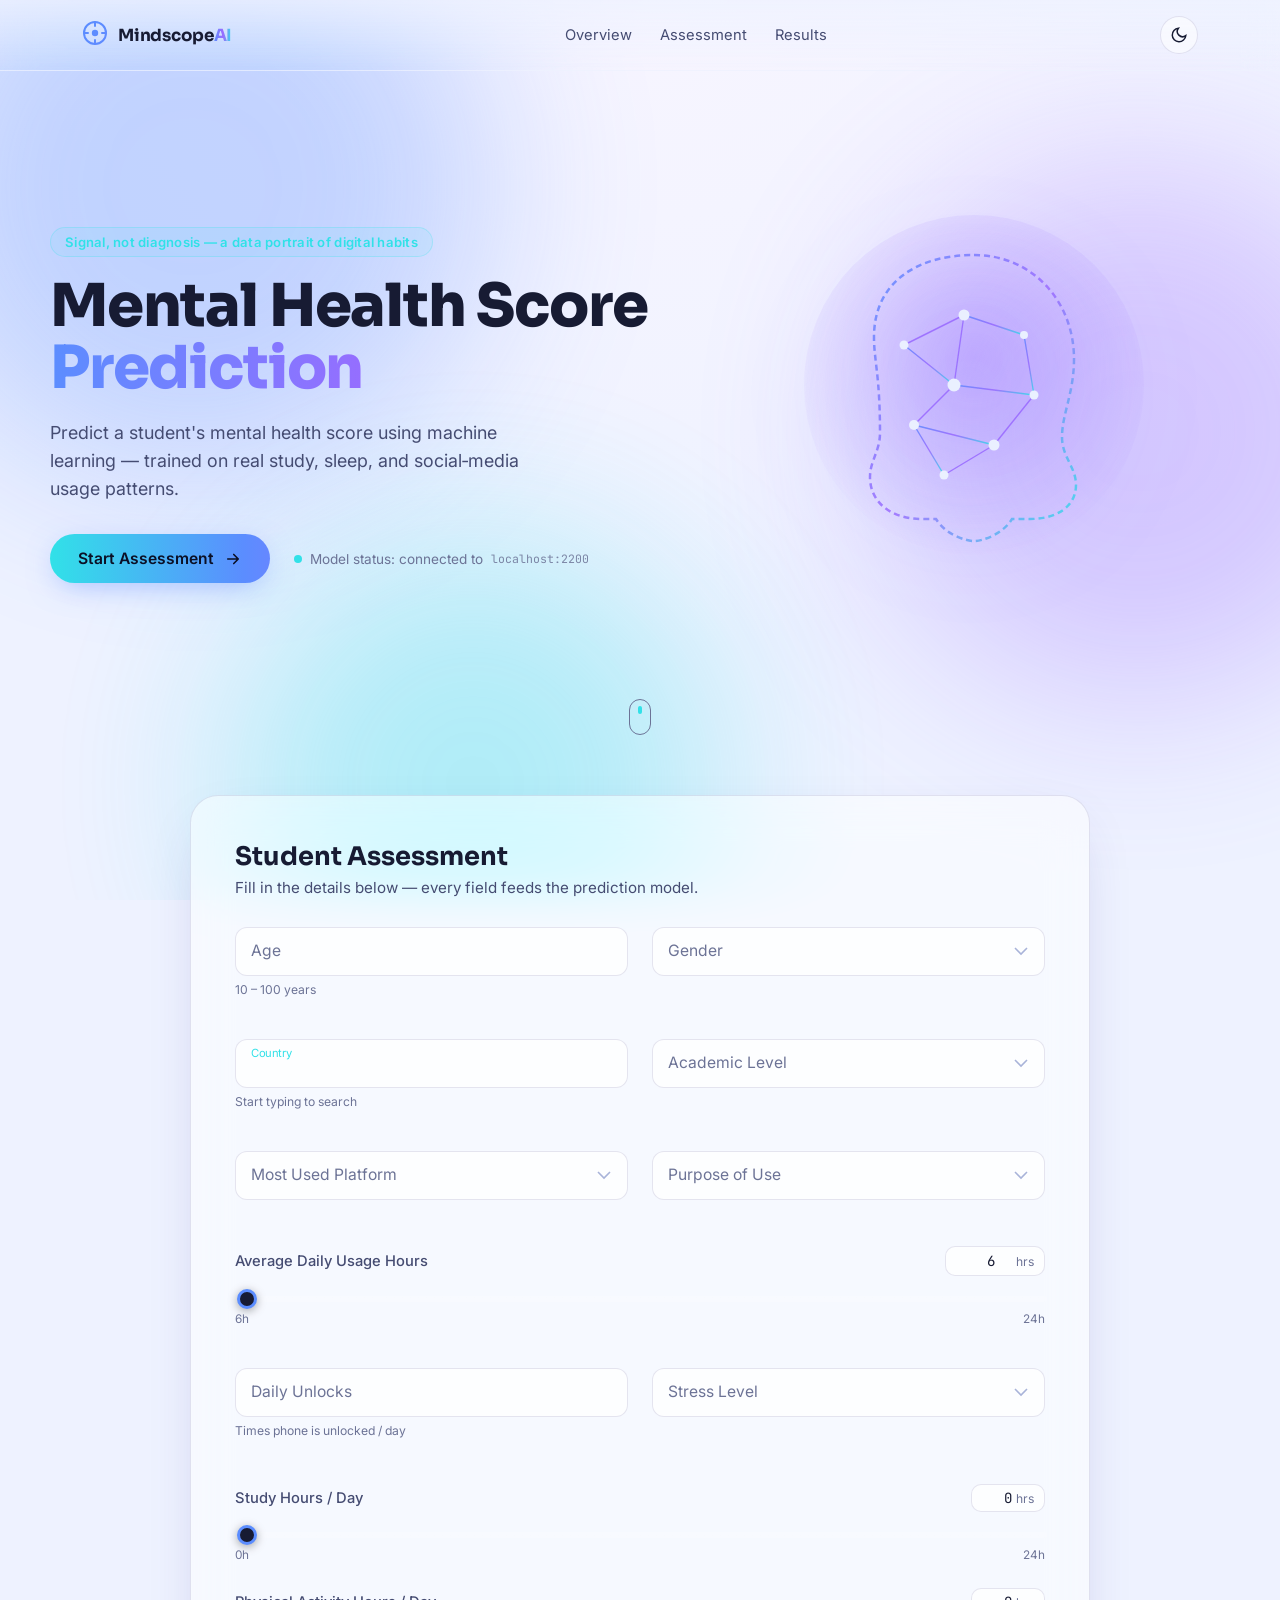
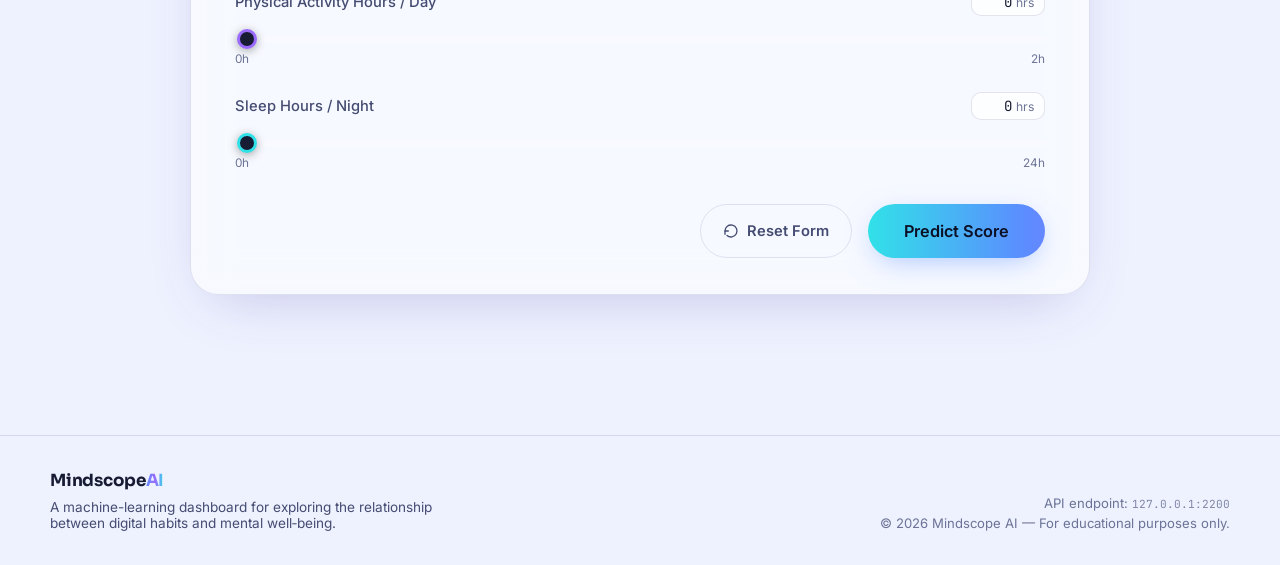
==== index.html @ 23f9c9c5 "Add files via upload" ====
<!DOCTYPE html>
<html lang="en">
<head>
<meta charset="UTF-8" />
<meta name="viewport" content="width=device-width, initial-scale=1.0" />
<title>Mental Health Score Prediction | AI Dashboard</title>

<!-- Google Fonts: Sora for display, Inter for body/data -->
<link rel="preconnect" href="https://fonts.googleapis.com" />
<link rel="preconnect" href="https://fonts.gstatic.com" crossorigin />
<link href="https://fonts.googleapis.com/css2?family=Sora:wght@400;600;700;800&family=Inter:wght@400;500;600;700&family=JetBrains+Mono:wght@500&display=swap" rel="stylesheet" />

<link rel="stylesheet" href="style.css" />
</head>
<body class="light-theme">

  <!-- ============ ANIMATED BACKGROUND ============ -->
  <div class="bg-aurora" aria-hidden="true">
    <div class="aurora-blob blob-blue"></div>
    <div class="aurora-blob blob-purple"></div>
    <div class="aurora-blob blob-cyan"></div>
  </div>

  <!-- ============ NAVBAR ============ -->
  <header class="navbar">
    <div class="navbar-inner">
      <div class="brand">
        <span class="brand-mark" aria-hidden="true">
          <svg width="26" height="26" viewBox="0 0 26 26" fill="none">
            <circle cx="13" cy="13" r="11" stroke="url(#navGrad)" stroke-width="2"/>
            <circle cx="13" cy="13" r="3.2" fill="url(#navGrad)"/>
            <path d="M13 2v4M13 20v4M2 13h4M20 13h4" stroke="url(#navGrad)" stroke-width="2" stroke-linecap="round"/>
            <defs>
              <linearGradient id="navGrad" x1="0" y1="0" x2="26" y2="26">
                <stop offset="0%" stop-color="#5B8DFF"/>
                <stop offset="55%" stop-color="#9B6BFF"/>
                <stop offset="100%" stop-color="#31E1E8"/>
              </linearGradient>
            </defs>
          </svg>
        </span>
        <span class="brand-name">Mindscope<span class="brand-name-accent">AI</span></span>
      </div>

      <nav class="navbar-links" id="navbarLinks">
        <a href="#hero">Overview</a>
        <a href="#predict-card">Assessment</a>
        <a href="#result-section">Results</a>
      </nav>

      <div class="navbar-actions">
        <button class="theme-toggle" id="themeToggle" aria-label="Toggle dark mode" title="Toggle theme">
          <svg class="icon-sun" width="18" height="18" viewBox="0 0 24 24" fill="none" stroke="currentColor" stroke-width="2">
            <circle cx="12" cy="12" r="4.5"/>
            <path d="M12 2v2.5M12 19.5V22M4.2 4.2l1.8 1.8M18 18l1.8 1.8M2 12h2.5M19.5 12H22M4.2 19.8l1.8-1.8M18 6l1.8-1.8" stroke-linecap="round"/>
          </svg>
          <svg class="icon-moon" width="18" height="18" viewBox="0 0 24 24" fill="none" stroke="currentColor" stroke-width="2">
            <path d="M21 12.8A9 9 0 1 1 11.2 3a7 7 0 0 0 9.8 9.8Z"/>
          </svg>
        </button>
        <button class="navbar-burger" id="navBurger" aria-label="Open menu">
          <span></span><span></span><span></span>
        </button>
      </div>
    </div>
  </header>

  <main>
    <!-- ============ HERO ============ -->
    <section class="hero" id="hero">
      <div class="hero-inner">
        <div class="hero-copy fade-in-up">
          <p class="eyebrow">Signal, not diagnosis — a data portrait of digital habits</p>
          <h1 class="hero-title">
            Mental Health Score <span class="grad-text">Prediction</span>
          </h1>
          <p class="hero-subtitle">
            Predict a student's mental health score using machine learning — trained on real study, sleep,
            and social‑media usage patterns.
          </p>
          <div class="hero-cta-row">
            <a href="#predict-card" class="btn-primary btn-glow">
              Start Assessment
              <svg width="18" height="18" viewBox="0 0 24 24" fill="none" stroke="currentColor" stroke-width="2.2"><path d="M5 12h14M13 6l6 6-6 6" stroke-linecap="round" stroke-linejoin="round"/></svg>
            </a>
            <span class="hero-meta">
              <span class="pulse-dot"></span> Model status: connected to <code>localhost:2200</code>
            </span>
          </div>
        </div>

        <div class="hero-art fade-in-up" style="animation-delay:.15s">
          <!-- AI / neural-brain illustration, pure SVG -->
          <svg viewBox="0 0 420 420" width="100%" height="100%" role="img" aria-label="Illustration of a neural network overlaying a human head silhouette">
            <defs>
              <linearGradient id="brainGrad" x1="0" y1="0" x2="1" y2="1">
                <stop offset="0%" stop-color="#5B8DFF"/>
                <stop offset="50%" stop-color="#9B6BFF"/>
                <stop offset="100%" stop-color="#31E1E8"/>
              </linearGradient>
              <radialGradient id="haloGrad" cx="50%" cy="42%" r="60%">
                <stop offset="0%" stop-color="#9B6BFF" stop-opacity="0.35"/>
                <stop offset="100%" stop-color="#9B6BFF" stop-opacity="0"/>
              </radialGradient>
            </defs>

            <circle cx="210" cy="190" r="170" fill="url(#haloGrad)"/>

            <!-- head silhouette -->
            <path class="brain-path" d="M210 60c58 0 100 46 100 104 0 34-12 55-12 78 0 20 14 30 14 48
                     0 22-20 34-46 34h-18c-10 16-30 22-38 22s-28-6-38-22h-14
                     c-30 0-52-16-52-42 0-16 10-26 10-44 0-58 -6-72-6-96 0-54 42-82 100-82z"
                  fill="none" stroke="url(#brainGrad)" stroke-width="2.5" opacity="0.85"/>

            <!-- neural network nodes/edges -->
            <g id="neuralNet" stroke="url(#brainGrad)" stroke-width="1.4" opacity="0.9">
              <line x1="140" y1="150" x2="200" y2="120"/>
              <line x1="140" y1="150" x2="190" y2="190"/>
              <line x1="200" y1="120" x2="260" y2="140"/>
              <line x1="200" y1="120" x2="190" y2="190"/>
              <line x1="260" y1="140" x2="270" y2="200"/>
              <line x1="190" y1="190" x2="270" y2="200"/>
              <line x1="190" y1="190" x2="150" y2="230"/>
              <line x1="270" y1="200" x2="230" y2="250"/>
              <line x1="150" y1="230" x2="230" y2="250"/>
              <line x1="150" y1="230" x2="180" y2="280"/>
              <line x1="230" y1="250" x2="180" y2="280"/>
            </g>
            <g id="neuralDots" fill="#EAF0FF">
              <circle cx="140" cy="150" r="4.5"/>
              <circle cx="200" cy="120" r="5.5"/>
              <circle cx="260" cy="140" r="4"/>
              <circle cx="190" cy="190" r="6.5"/>
              <circle cx="270" cy="200" r="4.5"/>
              <circle cx="150" cy="230" r="5"/>
              <circle cx="230" cy="250" r="5.5"/>
              <circle cx="180" cy="280" r="4.5"/>
            </g>
          </svg>
        </div>
      </div>

      <div class="scroll-cue" aria-hidden="true"><span></span></div>
    </section>

    <!-- ============ ASSESSMENT / FORM ============ -->
    <section class="predict-section" id="predict-card">
      <div class="glass-card form-card fade-in-up">
        <div class="card-header">
          <h2>Student Assessment</h2>
          <p>Fill in the details below — every field feeds the prediction model.</p>
        </div>

        <form id="predictForm" novalidate>
          <div class="form-grid">

            <!-- Age -->
            <div class="field floating-field">
              <input type="number" id="age" name="age" placeholder=" " min="10" max="100" required />
              <label for="age">Age</label>
              <span class="field-hint">10 – 100 years</span>
              <span class="field-error" data-for="age"></span>
            </div>

            <!-- Gender -->
            <div class="field floating-field">
              <select id="gender" name="gender" required>
                <option value="" disabled selected hidden></option>
                <option value="Male">Male</option>
                <option value="Female">Female</option>
              </select>
              <label for="gender">Gender</label>
              <span class="field-error" data-for="gender"></span>
            </div>

            <!-- Country (searchable) -->
            <div class="field floating-field searchable" id="countryField">
              <input type="text" id="countrySearch" name="countrySearch" placeholder=" " autocomplete="off" required />
              <input type="hidden" id="country" name="country" />
              <label for="countrySearch">Country</label>
              <span class="field-hint">Start typing to search</span>
              <ul class="dropdown-list" id="countryDropdown" role="listbox"></ul>
              <span class="field-error" data-for="country"></span>
            </div>

            <!-- Academic Level -->
            <div class="field floating-field">
              <select id="academic_level" name="academic_level" required>
                <option value="" disabled selected hidden></option>
                <option value="High School">High School</option>
                <option value="Undergraduate">Undergraduate</option>
                <option value="Graduate">Graduate</option>
              </select>
              <label for="academic_level">Academic Level</label>
              <span class="field-error" data-for="academic_level"></span>
            </div>

            <!-- Most Used Platform -->
            <div class="field floating-field">
              <select id="most_used_platform" name="most_used_platform" required>
                <option value="" disabled selected hidden></option>
                <option value="Facebook">Facebook</option>
                <option value="LinkedIn">LinkedIn</option>
                <option value="Instagram">Instagram</option>
                <option value="Snapchat">Snapchat</option>
                <option value="Twitter">Twitter</option>
                <option value="YouTube">YouTube</option>
                <option value="TikTok">TikTok</option>
                <option value="LINE">LINE</option>
                <option value="KakaoTalk">KakaoTalk</option>
                <option value="VKontakte">VKontakte</option>
                <option value="WhatsApp">WhatsApp</option>
                <option value="WeChat">WeChat</option>
              </select>
              <label for="most_used_platform">Most Used Platform</label>
              <span class="field-error" data-for="most_used_platform"></span>
            </div>

            <!-- Purpose of Use -->
            <div class="field floating-field">
              <select id="purpose_of_use" name="purpose_of_use" required>
                <option value="" disabled selected hidden></option>
                <option value="Networking">Networking</option>
                <option value="Education">Education</option>
                <option value="Entertainment">Entertainment</option>
                <option value="News">News</option>
              </select>
              <label for="purpose_of_use">Purpose of Use</label>
              <span class="field-error" data-for="purpose_of_use"></span>
            </div>

            <!-- Avg Daily Usage Hours: slider + number -->
            <div class="field slider-field span-2">
              <div class="slider-label-row">
                <label for="avg_daily_usage_hours">Average Daily Usage Hours</label>
                <div class="slider-number">
                  <input type="number" id="avg_daily_usage_hours_num" min="6" max="24" step="0.1" value="6" />
                  <span class="unit">hrs</span>
                </div>
              </div>
              <input type="range" id="avg_daily_usage_hours" min="6" max="24" step="0.1" value="6" class="range-input" />
              <div class="slider-scale"><span>6h</span><span>24h</span></div>
              <span class="field-error" data-for="avg_daily_usage_hours"></span>
            </div>

            <!-- Daily Unlocks -->
            <div class="field floating-field">
              <input type="number" id="daily_unlocks" name="daily_unlocks" placeholder=" " min="0" required />
              <label for="daily_unlocks">Daily Unlocks</label>
              <span class="field-hint">Times phone is unlocked / day</span>
              <span class="field-error" data-for="daily_unlocks"></span>
            </div>

            <!-- Stress level -->
            <div class="field floating-field">
              <select id="stress_level" name="stress_level" required>
                <option value="" disabled selected hidden></option>
                <option value="Low">Low</option>
                <option value="Medium">Medium</option>
                <option value="High">High</option>
                <option value="Very High">Very High</option>
              </select>
              <label for="stress_level">Stress Level</label>
              <span class="field-error" data-for="stress_level"></span>
            </div>

            <!-- Study Hours -->
            <div class="field slider-field span-2">
              <div class="slider-label-row">
                <label for="study_hours">Study Hours / Day</label>
                <div class="slider-number"><span class="slider-readout" id="study_hours_readout">0</span><span class="unit">hrs</span></div>
              </div>
              <input type="range" id="study_hours" min="0" max="24" step="0.5" value="0" class="range-input accent-blue" />
              <div class="slider-scale"><span>0h</span><span>24h</span></div>
            </div>

            <!-- Physical Activity Hours -->
            <div class="field slider-field span-2">
              <div class="slider-label-row">
                <label for="physical_activity_hours">Physical Activity Hours / Day</label>
                <div class="slider-number"><span class="slider-readout" id="physical_activity_hours_readout">0</span><span class="unit">hrs</span></div>
              </div>
              <input type="range" id="physical_activity_hours" min="0" max="2" step="0.1" value="0" class="range-input accent-purple" />
              <div class="slider-scale"><span>0h</span><span>2h</span></div>
            </div>

            <!-- Sleep Hours -->
            <div class="field slider-field span-2">
              <div class="slider-label-row">
                <label for="sleep_hours_per_night">Sleep Hours / Night</label>
                <div class="slider-number"><span class="slider-readout" id="sleep_hours_per_night_readout">0</span><span class="unit">hrs</span></div>
              </div>
              <input type="range" id="sleep_hours_per_night" min="0" max="24" step="0.5" value="0" class="range-input accent-cyan" />
              <div class="slider-scale"><span>0h</span><span>24h</span></div>
            </div>

          </div>

          <div class="form-actions">
            <button type="button" id="resetBtn" class="btn-ghost">
              <svg width="16" height="16" viewBox="0 0 24 24" fill="none" stroke="currentColor" stroke-width="2"><path d="M3 12a9 9 0 1 1 3 6.7" stroke-linecap="round"/><path d="M3 17v-5h5" stroke-linecap="round" stroke-linejoin="round"/></svg>
              Reset Form
            </button>
            <button type="submit" id="predictBtn" class="btn-primary btn-glow btn-large">
              <span class="btn-label">Predict Score</span>
              <span class="btn-spinner" aria-hidden="true"></span>
            </button>
          </div>
        </form>
      </div>
    </section>

    <!-- ============ RESULT ============ -->
    <section class="result-section" id="result-section">
      <div class="glass-card result-card" id="resultCard" hidden>
        <div class="result-header">
          <div class="success-icon" id="successIcon">
            <svg width="34" height="34" viewBox="0 0 24 24" fill="none" stroke="currentColor" stroke-width="2.4">
              <path d="M5 13l4 4L19 7" stroke-linecap="round" stroke-linejoin="round"/>
            </svg>
          </div>
          <div>
            <h2>Prediction Complete</h2>
            <p>Here's the model's estimate for this student profile.</p>
          </div>
        </div>

        <div class="result-body">
          <div class="circular-progress-wrap">
            <svg viewBox="0 0 200 200" class="circular-progress">
              <circle cx="100" cy="100" r="86" class="ring-track"/>
              <circle cx="100" cy="100" r="86" class="ring-fill" id="ringFill"/>
            </svg>
            <div class="circular-progress-label">
              <span class="score-number" id="scoreNumber">0</span>
              <span class="score-out-of">/ 100</span>
            </div>
          </div>

          <div class="result-details">
            <p class="result-caption" id="resultCaption">—</p>
            <div class="progress-bar-track">
              <div class="progress-bar-fill" id="progressBarFill"></div>
            </div>
            <p class="result-disclaimer">
              This score is a statistical estimate from a machine-learning model, not a clinical diagnosis.
              If you're concerned about your mental health, please talk to a qualified professional.
            </p>
          </div>
        </div>
      </div>
    </section>
  </main>

  <!-- ============ ERROR TOAST ============ -->
  <div class="error-toast" id="errorToast" role="alert" hidden>
    <svg width="20" height="20" viewBox="0 0 24 24" fill="none" stroke="currentColor" stroke-width="2.2"><circle cx="12" cy="12" r="9.5"/><path d="M12 7.5v6M12 16.5h.01" stroke-linecap="round"/></svg>
    <span id="errorToastMessage">Something went wrong.</span>
    <button id="errorToastClose" aria-label="Dismiss">&times;</button>
  </div>

  <!-- ============ FOOTER ============ -->
  <footer class="site-footer" id="footer">
    <div class="footer-inner">
      <div class="footer-brand">
        <span class="brand-name">Mindscope<span class="brand-name-accent">AI</span></span>
        <p>A machine-learning dashboard for exploring the relationship between digital habits and mental well‑being.</p>
      </div>
      <div class="footer-meta">
        <p>API endpoint: <code>127.0.0.1:2200</code></p>
        <p>&copy; 2026 Mindscope AI — For educational purposes only.</p>
      </div>
    </div>
  </footer>

  <script src="script.js"></script>
</body>
</html>
---- style.css ----
/* ==========================================================================
   Mindscope AI — Mental Health Score Prediction
   Design tokens
   ========================================================================== */
:root {
  /* Palette */
  --bg-deep: #0B1026;
  --bg-deep-2: #100A2E;
  --blue: #5B8DFF;
  --purple: #9B6BFF;
  --cyan: #31E1E8;
  --ink: #EAF0FF;
  --ink-dim: #A8B3D9;
  --ink-dimmer: #7480A8;

  --glass-bg: rgba(255, 255, 255, 0.06);
  --glass-bg-strong: rgba(255, 255, 255, 0.09);
  --glass-border: rgba(255, 255, 255, 0.14);
  --glass-shadow: 0 20px 60px -20px rgba(10, 8, 40, 0.65);

  --radius-lg: 28px;
  --radius-md: 18px;
  --radius-sm: 12px;

  --font-display: 'Sora', 'Inter', system-ui, sans-serif;
  --font-body: 'Inter', system-ui, sans-serif;
  --font-mono: 'JetBrains Mono', monospace;

  --ease-out: cubic-bezier(.16,1,.3,1);
  --transition-fast: .18s var(--ease-out);
  --transition-med: .35s var(--ease-out);
}

/* Light theme overrides */
body.light-theme {
  --bg-deep: #EEF2FF;
  --bg-deep-2: #F7F5FF;
  --ink: #171B33;
  --ink-dim: #454C72;
  --ink-dimmer: #6C7396;
  --glass-bg: rgba(255, 255, 255, 0.55);
  --glass-bg-strong: rgba(255, 255, 255, 0.75);
  --glass-border: rgba(50, 40, 120, 0.12);
  --glass-shadow: 0 20px 60px -24px rgba(60, 50, 150, 0.28);
}

* { box-sizing: border-box; }
html { scroll-behavior: smooth; }

body {
  margin: 0;
  min-height: 100vh;
  font-family: var(--font-body);
  color: var(--ink);
  background: var(--bg-deep);
  overflow-x: hidden;
  transition: background var(--transition-med), color var(--transition-med);
}

/* Custom scrollbar */
::-webkit-scrollbar { width: 10px; }
::-webkit-scrollbar-track { background: transparent; }
::-webkit-scrollbar-thumb {
  background: linear-gradient(180deg, var(--blue), var(--purple));
  border-radius: 10px;
  border: 2px solid var(--bg-deep);
}

h1, h2, h3 { font-family: var(--font-display); margin: 0; }
p { margin: 0; }
a { color: inherit; text-decoration: none; }
button { font-family: var(--font-body); cursor: pointer; }
code { font-family: var(--font-mono); font-size: 0.85em; opacity: .85; }

/* ==========================================================================
   Animated aurora background
   ========================================================================== */
.bg-aurora {
  position: fixed;
  inset: 0;
  z-index: -1;
  overflow: hidden;
  background: radial-gradient(120% 120% at 50% 0%, var(--bg-deep-2) 0%, var(--bg-deep) 60%);
}
.aurora-blob {
  position: absolute;
  border-radius: 50%;
  filter: blur(90px);
  opacity: .55;
  animation: drift 22s ease-in-out infinite alternate;
  will-change: transform;
}
.blob-blue   { width: 46vw; height: 46vw; background: var(--blue);   top: -12%; left: -8%; animation-duration: 24s; }
.blob-purple { width: 42vw; height: 42vw; background: var(--purple); top: 18%;  right: -10%; animation-duration: 28s; animation-delay: -6s; }
.blob-cyan   { width: 38vw; height: 38vw; background: var(--cyan);   bottom: -14%; left: 18%; animation-duration: 26s; animation-delay: -12s; }

body.light-theme .aurora-blob { opacity: .32; }

@keyframes drift {
  0%   { transform: translate(0, 0) scale(1); }
  50%  { transform: translate(4%, 6%) scale(1.08); }
  100% { transform: translate(-5%, -3%) scale(0.96); }
}

@media (prefers-reduced-motion: reduce) {
  .aurora-blob, .fade-in-up, .pulse-dot, * { animation-duration: .001ms !important; animation-iteration-count: 1 !important; }
  html { scroll-behavior: auto; }
}

/* ==========================================================================
   Glass card base
   ========================================================================== */
.glass-card {
  background: var(--glass-bg);
  border: 1px solid var(--glass-border);
  border-radius: var(--radius-lg);
  backdrop-filter: blur(22px) saturate(140%);
  -webkit-backdrop-filter: blur(22px) saturate(140%);
  box-shadow: var(--glass-shadow);
  transition: box-shadow var(--transition-med), border-color var(--transition-med), transform var(--transition-med);
}

/* ==========================================================================
   Navbar
   ========================================================================== */
.navbar {
  position: sticky;
  top: 0;
  z-index: 100;
  backdrop-filter: blur(16px) saturate(140%);
  -webkit-backdrop-filter: blur(16px) saturate(140%);
  background: linear-gradient(to bottom, rgba(11,16,38,.65), rgba(11,16,38,0));
  border-bottom: 1px solid transparent;
}
body.light-theme .navbar {
  background: linear-gradient(to bottom, rgba(238,242,255,.75), rgba(238,242,255,0));
}
.navbar-inner {
  max-width: 1180px;
  margin: 0 auto;
  padding: 16px 32px;
  display: flex;
  align-items: center;
  justify-content: space-between;
  gap: 24px;
}
.brand { display: flex; align-items: center; gap: 10px; }
.brand-name { font-family: var(--font-display); font-weight: 700; font-size: 1.05rem; letter-spacing: -.01em; }
.brand-name-accent {
  background: linear-gradient(90deg, var(--blue), var(--purple), var(--cyan));
  -webkit-background-clip: text; background-clip: text; color: transparent;
}
.navbar-links { display: flex; gap: 28px; }
.navbar-links a {
  font-size: .92rem;
  color: var(--ink-dim);
  position: relative;
  padding: 4px 0;
  transition: color var(--transition-fast);
}
.navbar-links a::after {
  content: ''; position: absolute; left: 0; bottom: -2px; width: 0; height: 1.5px;
  background: linear-gradient(90deg, var(--blue), var(--cyan));
  transition: width var(--transition-fast);
}
.navbar-links a:hover { color: var(--ink); }
.navbar-links a:hover::after { width: 100%; }

.navbar-actions { display: flex; align-items: center; gap: 10px; }
.theme-toggle {
  width: 38px; height: 38px; border-radius: 50%;
  border: 1px solid var(--glass-border);
  background: var(--glass-bg);
  color: var(--ink);
  display: flex; align-items: center; justify-content: center;
  position: relative;
  transition: transform var(--transition-fast), background var(--transition-fast);
}
.theme-toggle:hover { transform: rotate(-14deg) scale(1.05); }
.theme-toggle .icon-moon { display: none; }
body.light-theme .theme-toggle .icon-sun { display: none; }
body.light-theme .theme-toggle .icon-moon { display: block; }

.navbar-burger {
  display: none;
  width: 38px; height: 38px;
  border: none; background: transparent;
  flex-direction: column; align-items: center; justify-content: center; gap: 4px;
}
.navbar-burger span { width: 20px; height: 2px; background: var(--ink); border-radius: 2px; transition: var(--transition-fast); }

/* ==========================================================================
   Hero
   ========================================================================== */
.hero { padding: 64px 32px 40px; }
.hero-inner {
  max-width: 1180px;
  margin: 0 auto;
  display: grid;
  grid-template-columns: 1.1fr .9fr;
  align-items: center;
  gap: 40px;
  min-height: 60vh;
}
.eyebrow {
  display: inline-block;
  font-size: .82rem;
  font-weight: 600;
  color: var(--cyan);
  letter-spacing: .02em;
  margin-bottom: 18px;
  padding: 6px 14px;
  border-radius: 999px;
  background: rgba(49, 225, 232, .08);
  border: 1px solid rgba(49, 225, 232, .25);
}
.hero-title {
  font-size: clamp(2.4rem, 5vw, 3.7rem);
  font-weight: 800;
  line-height: 1.05;
  letter-spacing: -.02em;
  margin-bottom: 20px;
}
.grad-text {
  background: linear-gradient(90deg, var(--blue), var(--purple) 55%, var(--cyan));
  -webkit-background-clip: text; background-clip: text; color: transparent;
  background-size: 200% auto;
  animation: gradShift 6s ease-in-out infinite;
}
@keyframes gradShift {
  0%, 100% { background-position: 0% center; }
  50% { background-position: 100% center; }
}
.hero-subtitle {
  font-size: 1.12rem;
  color: var(--ink-dim);
  max-width: 46ch;
  line-height: 1.55;
  margin-bottom: 32px;
}
.hero-cta-row { display: flex; align-items: center; gap: 24px; flex-wrap: wrap; }
.hero-meta { font-size: .85rem; color: var(--ink-dimmer); display: flex; align-items: center; gap: 8px; }
.pulse-dot {
  width: 8px; height: 8px; border-radius: 50%; background: var(--cyan); display: inline-block;
  box-shadow: 0 0 0 0 rgba(49,225,232,.6);
  animation: pulse 2s infinite;
}
@keyframes pulse {
  0% { box-shadow: 0 0 0 0 rgba(49,225,232,.55); }
  70% { box-shadow: 0 0 0 8px rgba(49,225,232,0); }
  100% { box-shadow: 0 0 0 0 rgba(49,225,232,0); }
}

.hero-art { display: flex; align-items: center; justify-content: center; }
.hero-art svg { max-width: 420px; width: 100%; filter: drop-shadow(0 20px 40px rgba(91,141,255,.25)); }
#neuralDots circle { animation: nodeGlow 3s ease-in-out infinite; }
#neuralDots circle:nth-child(2n) { animation-delay: .6s; }
#neuralDots circle:nth-child(3n) { animation-delay: 1.2s; }
@keyframes nodeGlow {
  0%, 100% { opacity: .7; }
  50% { opacity: 1; }
}
.brain-path { animation: dashFlow 8s linear infinite; stroke-dasharray: 6 4; }
@keyframes dashFlow { to { stroke-dashoffset: -100; } }

/* Buttons */
.btn-primary {
  display: inline-flex; align-items: center; gap: 10px;
  padding: 15px 28px;
  border-radius: 999px;
  border: none;
  font-weight: 600;
  font-size: .98rem;
  color: #0B1026;
  background: linear-gradient(90deg, var(--cyan), var(--blue) 55%, var(--purple));
  background-size: 160% auto;
  transition: background-position var(--transition-med), transform var(--transition-fast), box-shadow var(--transition-fast);
  position: relative;
  overflow: hidden;
}
.btn-primary:hover { background-position: 100% center; transform: translateY(-2px); }
.btn-primary:active { transform: translateY(0); }
.btn-glow { box-shadow: 0 8px 30px -8px rgba(91,141,255,.55); }
.btn-large { padding: 17px 36px; font-size: 1.02rem; }

/* Ripple effect (applied to any element with .ripple-host via JS) */
.ripple-host { position: relative; overflow: hidden; }
.ripple {
  position: absolute;
  border-radius: 50%;
  background: rgba(255, 255, 255, 0.55);
  transform: scale(0);
  animation: rippleAnim .6s var(--ease-out);
  pointer-events: none;
}
body.light-theme .ripple { background: rgba(11, 16, 38, 0.18); }
@keyframes rippleAnim {
  to { transform: scale(1); opacity: 0; }
}

.btn-ghost {
  display: inline-flex; align-items: center; gap: 8px;
  padding: 14px 22px;
  border-radius: 999px;
  border: 1px solid var(--glass-border);
  background: transparent;
  color: var(--ink-dim);
  font-weight: 600; font-size: .92rem;
  transition: var(--transition-fast);
  position: relative;
  overflow: hidden;
}
.btn-ghost:hover { color: var(--ink); border-color: var(--ink-dimmer); background: rgba(255,255,255,.04); }

.scroll-cue { display: flex; justify-content: center; margin-top: 24px; }
.scroll-cue span {
  width: 22px; height: 36px; border-radius: 14px; border: 1.5px solid var(--ink-dimmer);
  position: relative; display: block;
}
.scroll-cue span::after {
  content: ''; position: absolute; top: 6px; left: 50%; transform: translateX(-50%);
  width: 4px; height: 8px; border-radius: 3px; background: var(--cyan);
  animation: scrollDot 1.8s ease-in-out infinite;
}
@keyframes scrollDot {
  0% { top: 6px; opacity: 1; } 70% { top: 18px; opacity: 0; } 100% { top: 18px; opacity: 0; }
}

/* ==========================================================================
   Form section
   ========================================================================== */
.predict-section { padding: 20px 32px 60px; display: flex; justify-content: center; }
.form-card { width: 100%; max-width: 900px; padding: 44px 44px 36px; }
.card-header { margin-bottom: 30px; }
.card-header h2 { font-size: 1.6rem; font-weight: 700; margin-bottom: 6px; }
.card-header p { color: var(--ink-dim); font-size: .95rem; }

.form-grid {
  display: grid;
  grid-template-columns: repeat(2, 1fr);
  gap: 22px 24px;
}
.span-2 { grid-column: 1 / -1; }

/* Floating label fields */
.field { position: relative; }
.floating-field input[type="text"],
.floating-field input[type="number"],
.floating-field select {
  width: 100%;
  padding: 20px 16px 8px;
  border-radius: var(--radius-sm);
  border: 1px solid var(--glass-border);
  background: var(--glass-bg-strong);
  color: var(--ink);
  font-size: .98rem;
  font-family: var(--font-body);
  appearance: none;
  -webkit-appearance: none;
  transition: border-color var(--transition-fast), box-shadow var(--transition-fast);
}
.floating-field select {
  background-image: url("data:image/svg+xml;utf8,<svg xmlns='http://www.w3.org/2000/svg' width='14' height='9' viewBox='0 0 14 9'><path d='M1 1l6 6 6-6' fill='none' stroke='%23A8B3D9' stroke-width='1.6'/></svg>");
  background-repeat: no-repeat;
  background-position: right 16px center;
  padding-right: 36px;
}
.floating-field input:focus, .floating-field select:focus {
  outline: none;
  border-color: var(--cyan);
  box-shadow: 0 0 0 3px rgba(49,225,232,.18);
}
.floating-field label {
  position: absolute;
  left: 16px; top: 14px;
  font-size: .98rem;
  color: var(--ink-dimmer);
  pointer-events: none;
  transform-origin: left top;
  transition: transform var(--transition-fast), color var(--transition-fast), top var(--transition-fast);
}
.floating-field input:focus + label,
.floating-field input:not(:placeholder-shown) + label,
.floating-field select:focus + label,
.floating-field select:valid + label,
.floating-field.has-value label {
  top: 7px;
  transform: scale(.72);
  color: var(--cyan);
}
/* select "valid" trick: treat non-empty selection via JS class .has-value on parent */
.field-hint {
  display: block; margin-top: 6px; font-size: .76rem; color: var(--ink-dimmer);
}
.field-error {
  display: block; margin-top: 6px; font-size: .78rem; color: #FF8FA3;
  min-height: 14px;
}

/* Searchable country dropdown */
.searchable { position: relative; }
.dropdown-list {
  position: absolute;
  top: calc(100% + 6px);
  left: 0; right: 0;
  max-height: 220px;
  overflow-y: auto;
  list-style: none;
  margin: 0; padding: 6px;
  background: var(--bg-deep-2);
  border: 1px solid var(--glass-border);
  border-radius: var(--radius-sm);
  box-shadow: var(--glass-shadow);
  z-index: 20;
  display: none;
}
.dropdown-list.open { display: block; }
.dropdown-list li {
  padding: 10px 12px;
  border-radius: 8px;
  font-size: .92rem;
  color: var(--ink-dim);
  cursor: pointer;
  transition: background var(--transition-fast), color var(--transition-fast);
}
.dropdown-list li:hover, .dropdown-list li.active {
  background: rgba(91,141,255,.14);
  color: var(--ink);
}
.dropdown-list li.no-match { color: var(--ink-dimmer); cursor: default; }

/* Sliders */
.slider-field { padding-top: 4px; }
.slider-label-row { display: flex; align-items: center; justify-content: space-between; margin-bottom: 10px; }
.slider-label-row label { font-size: .92rem; color: var(--ink-dim); font-weight: 500; }
.slider-number {
  display: flex; align-items: center; gap: 4px;
  background: var(--glass-bg-strong);
  border: 1px solid var(--glass-border);
  border-radius: 10px;
  padding: 4px 10px;
}
.slider-number input {
  width: 56px; border: none; background: transparent; color: var(--ink);
  font-family: var(--font-mono); font-size: .88rem; text-align: right;
}
.slider-number input:focus { outline: none; }
.slider-readout { font-family: var(--font-mono); font-size: .88rem; min-width: 30px; text-align: right; }
.unit { font-size: .76rem; color: var(--ink-dimmer); }

.range-input {
  -webkit-appearance: none; appearance: none;
  width: 100%; height: 6px;
  border-radius: 999px;
  background: linear-gradient(90deg, var(--cyan), var(--blue) var(--fill, 50%), rgba(255,255,255,.12) var(--fill, 50%));
  outline: none;
  transition: background var(--transition-fast);
}
.range-input::-webkit-slider-thumb {
  -webkit-appearance: none; appearance: none;
  width: 20px; height: 20px; border-radius: 50%;
  background: var(--ink);
  border: 3px solid var(--blue);
  box-shadow: 0 2px 10px rgba(0,0,0,.35);
  cursor: pointer;
  transition: transform var(--transition-fast);
}
.range-input::-webkit-slider-thumb:hover { transform: scale(1.15); }
.range-input::-moz-range-thumb {
  width: 20px; height: 20px; border-radius: 50%;
  background: var(--ink); border: 3px solid var(--blue); cursor: pointer;
}
.range-input.accent-purple::-webkit-slider-thumb { border-color: var(--purple); }
.range-input.accent-cyan::-webkit-slider-thumb { border-color: var(--cyan); }
.slider-scale { display: flex; justify-content: space-between; margin-top: 6px; font-size: .74rem; color: var(--ink-dimmer); }

.form-actions {
  margin-top: 34px;
  display: flex;
  justify-content: flex-end;
  gap: 16px;
  flex-wrap: wrap;
}

/* Predict button loading state */
.btn-spinner {
  display: none;
  width: 16px; height: 16px;
  border-radius: 50%;
  border: 2.5px solid rgba(11,16,38,.25);
  border-top-color: #0B1026;
  animation: spin .7s linear infinite;
}
#predictBtn.loading .btn-label { opacity: 0; width: 0; overflow: hidden; }
#predictBtn.loading .btn-spinner { display: inline-block; }
#predictBtn:disabled { opacity: .75; cursor: not-allowed; transform: none !important; }
@keyframes spin { to { transform: rotate(360deg); } }

/* invalid state */
.field.invalid input, .field.invalid select { border-color: #FF8FA3 !important; box-shadow: 0 0 0 3px rgba(255,143,163,.15) !important; }

/* ==========================================================================
   Result card
   ========================================================================== */
.result-section { padding: 0 32px 80px; display: flex; justify-content: center; }
.result-card { width: 100%; max-width: 720px; padding: 40px 44px; }
.result-card[hidden] { display: none; }
.result-header { display: flex; align-items: center; gap: 18px; margin-bottom: 30px; }
.success-icon {
  flex-shrink: 0;
  width: 56px; height: 56px; border-radius: 50%;
  display: flex; align-items: center; justify-content: center;
  background: linear-gradient(135deg, var(--cyan), var(--blue));
  color: #0B1026;
  animation: popIn .5s var(--ease-out);
}
@keyframes popIn { from { transform: scale(0); opacity: 0; } to { transform: scale(1); opacity: 1; } }
.result-header h2 { font-size: 1.4rem; margin-bottom: 4px; }
.result-header p { color: var(--ink-dim); font-size: .92rem; }

.result-body { display: flex; align-items: center; gap: 36px; flex-wrap: wrap; }
.circular-progress-wrap { position: relative; width: 200px; height: 200px; flex-shrink: 0; }
.circular-progress { width: 100%; height: 100%; transform: rotate(-90deg); }
.ring-track { fill: none; stroke: rgba(255,255,255,.09); stroke-width: 12; }
.ring-fill {
  fill: none; stroke: url(#none); stroke-width: 12; stroke-linecap: round;
  stroke: var(--cyan);
  stroke-dasharray: 540.35; /* 2*pi*86 */
  stroke-dashoffset: 540.35;
  transition: stroke-dashoffset 1.4s var(--ease-out), stroke 1.4s var(--ease-out);
}
.circular-progress-label {
  position: absolute; inset: 0; display: flex; flex-direction: column;
  align-items: center; justify-content: center;
}
.score-number { font-family: var(--font-display); font-size: 2.6rem; font-weight: 800; }
.score-out-of { font-size: .85rem; color: var(--ink-dimmer); }

.result-details { flex: 1; min-width: 220px; }
.result-caption { font-size: 1.05rem; font-weight: 600; margin-bottom: 14px; }
.progress-bar-track { height: 10px; border-radius: 999px; background: rgba(255,255,255,.09); overflow: hidden; margin-bottom: 18px; }
.progress-bar-fill {
  height: 100%; width: 0%;
  border-radius: 999px;
  background: linear-gradient(90deg, var(--blue), var(--purple), var(--cyan));
  transition: width 1.4s var(--ease-out);
}
.result-disclaimer { font-size: .82rem; color: var(--ink-dimmer); line-height: 1.5; }

/* ==========================================================================
   Error toast
   ========================================================================== */
.error-toast {
  position: fixed;
  bottom: 26px; left: 50%;
  transform: translateX(-50%) translateY(120%);
  display: flex; align-items: center; gap: 12px;
  padding: 16px 20px;
  border-radius: 14px;
  background: rgba(30, 12, 20, .92);
  border: 1px solid rgba(255,143,163,.35);
  color: #FFD3DA;
  box-shadow: 0 20px 50px -15px rgba(0,0,0,.6);
  z-index: 1000;
  max-width: 92vw;
  transition: transform var(--transition-med), opacity var(--transition-med);
  opacity: 0;
}
.error-toast.show { transform: translateX(-50%) translateY(0); opacity: 1; }
.error-toast[hidden] { display: none; }
.error-toast button {
  background: none; border: none; color: inherit; font-size: 1.2rem; line-height: 1;
  padding: 0 0 0 6px; opacity: .7;
}
.error-toast button:hover { opacity: 1; }

/* ==========================================================================
   Footer
   ========================================================================== */
.site-footer { border-top: 1px solid var(--glass-border); padding: 34px 32px; }
.footer-inner {
  max-width: 1180px; margin: 0 auto;
  display: flex; justify-content: space-between; align-items: flex-end; gap: 24px; flex-wrap: wrap;
}
.footer-brand p { color: var(--ink-dim); font-size: .85rem; max-width: 44ch; margin-top: 8px; }
.footer-meta { text-align: right; font-size: .82rem; color: var(--ink-dimmer); }
.footer-meta p + p { margin-top: 4px; }

/* ==========================================================================
   Fade-in-up animation
   ========================================================================== */
.fade-in-up {
  opacity: 0;
  transform: translateY(24px);
  animation: fadeInUp .8s var(--ease-out) forwards;
}
@keyframes fadeInUp { to { opacity: 1; transform: translateY(0); } }

/* ==========================================================================
   Responsive
   ========================================================================== */
@media (max-width: 960px) {
  .hero-inner { grid-template-columns: 1fr; text-align: center; }
  .hero-copy { order: 2; }
  .hero-art { order: 1; max-width: 320px; margin: 0 auto; }
  .hero-cta-row { justify-content: center; }
  .form-card { padding: 34px 28px; }
}

@media (max-width: 760px) {
  .navbar-links { position: fixed; top: 64px; left: 0; right: 0; flex-direction: column; gap: 0;
    background: var(--bg-deep-2); border-bottom: 1px solid var(--glass-border);
    max-height: 0; overflow: hidden; transition: max-height var(--transition-med); }
  .navbar-links.open { max-height: 320px; }
  .navbar-links a { padding: 16px 32px; border-bottom: 1px solid rgba(255,255,255,.06); }
  .navbar-burger { display: flex; }

  .form-grid { grid-template-columns: 1fr; }
  .result-body { flex-direction: column; text-align: center; }
  .footer-inner { flex-direction: column; align-items: flex-start; }
  .footer-meta { text-align: left; }
}

@media (max-width: 480px) {
  .hero { padding: 40px 18px 24px; }
  .predict-section, .result-section { padding-left: 16px; padding-right: 16px; }
  .form-card, .result-card { padding: 26px 20px; }
  .navbar-inner { padding: 14px 18px; }
  .form-actions { flex-direction: column-reverse; }
  .form-actions button { width: 100%; justify-content: center; }
}
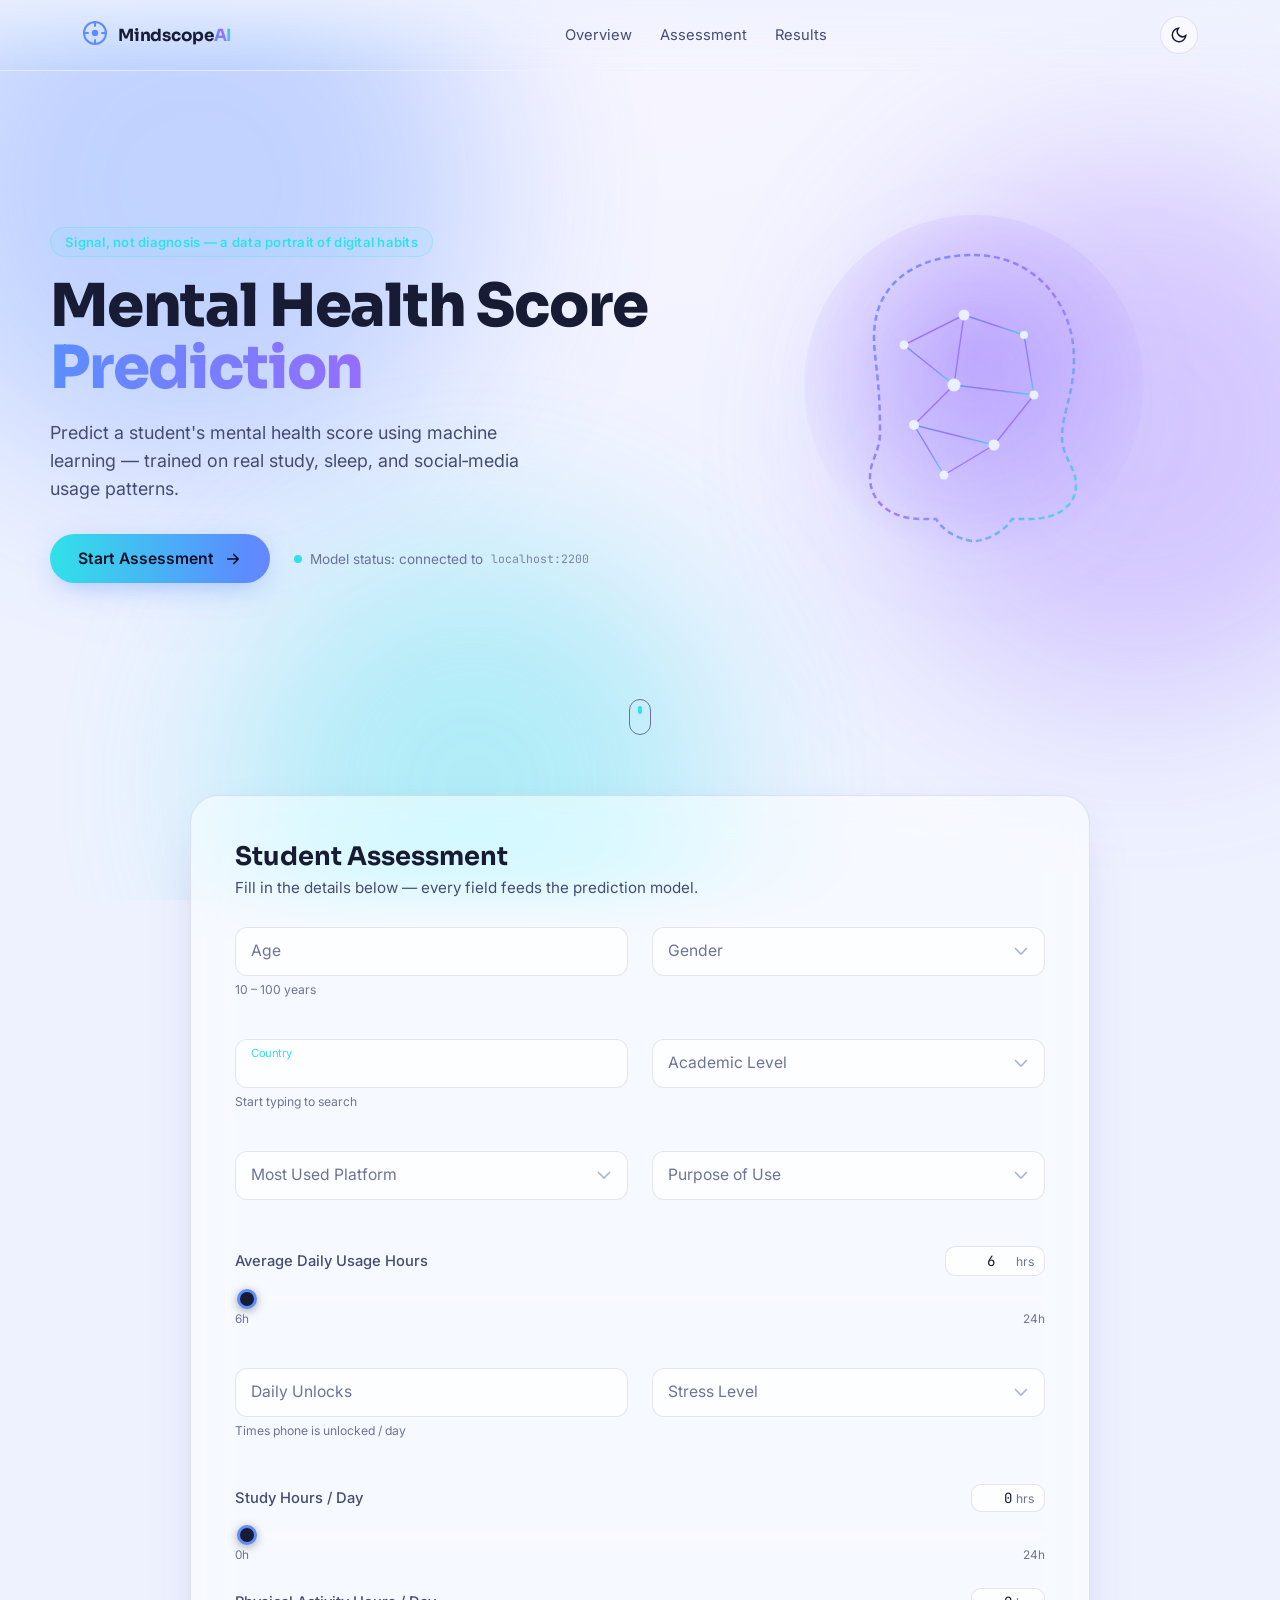
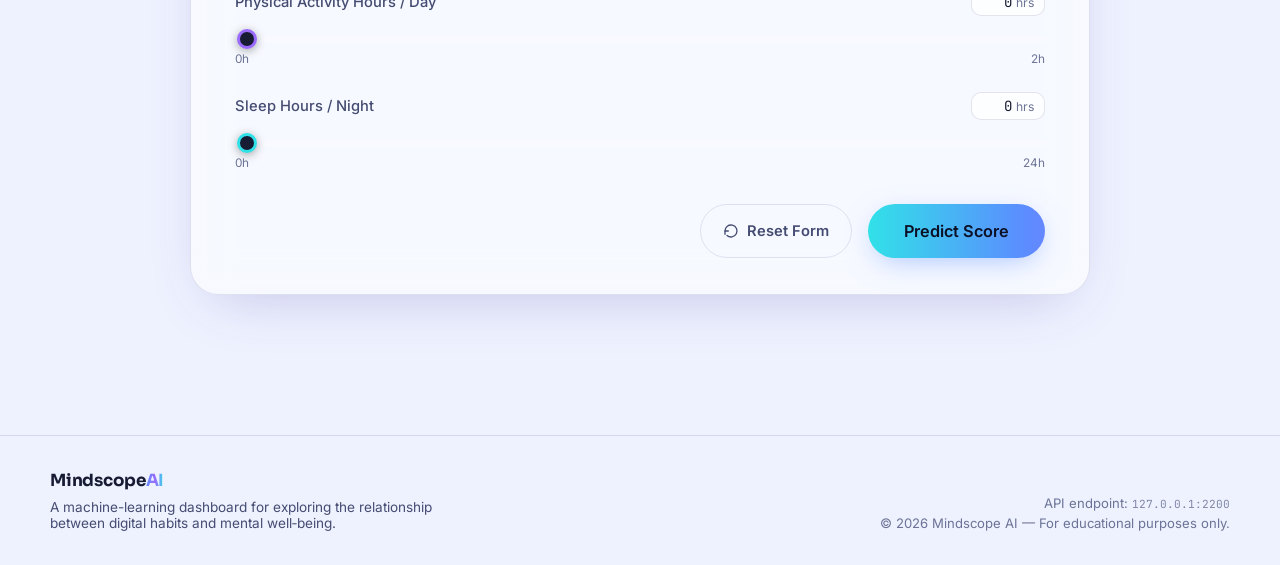
==== commit 3013d7ee: "fix: add favicon and clean up footer metadata" ====
--- a/index.html
+++ b/index.html
@@ -10,6 +10,7 @@
 <link rel="preconnect" href="https://fonts.gstatic.com" crossorigin />
 <link href="https://fonts.googleapis.com/css2?family=Sora:wght@400;600;700;800&family=Inter:wght@400;500;600;700&family=JetBrains+Mono:wght@500&display=swap" rel="stylesheet" />
 
+<link rel="icon" href="data:image/svg+xml,<svg xmlns='http://www.w3.org/2000/svg' viewBox='0 0 100 100'><text y='.9em' font-size='90'>🧠</text></svg>" />
 <link rel="stylesheet" href="style.css" />
 </head>
 <body class="light-theme">
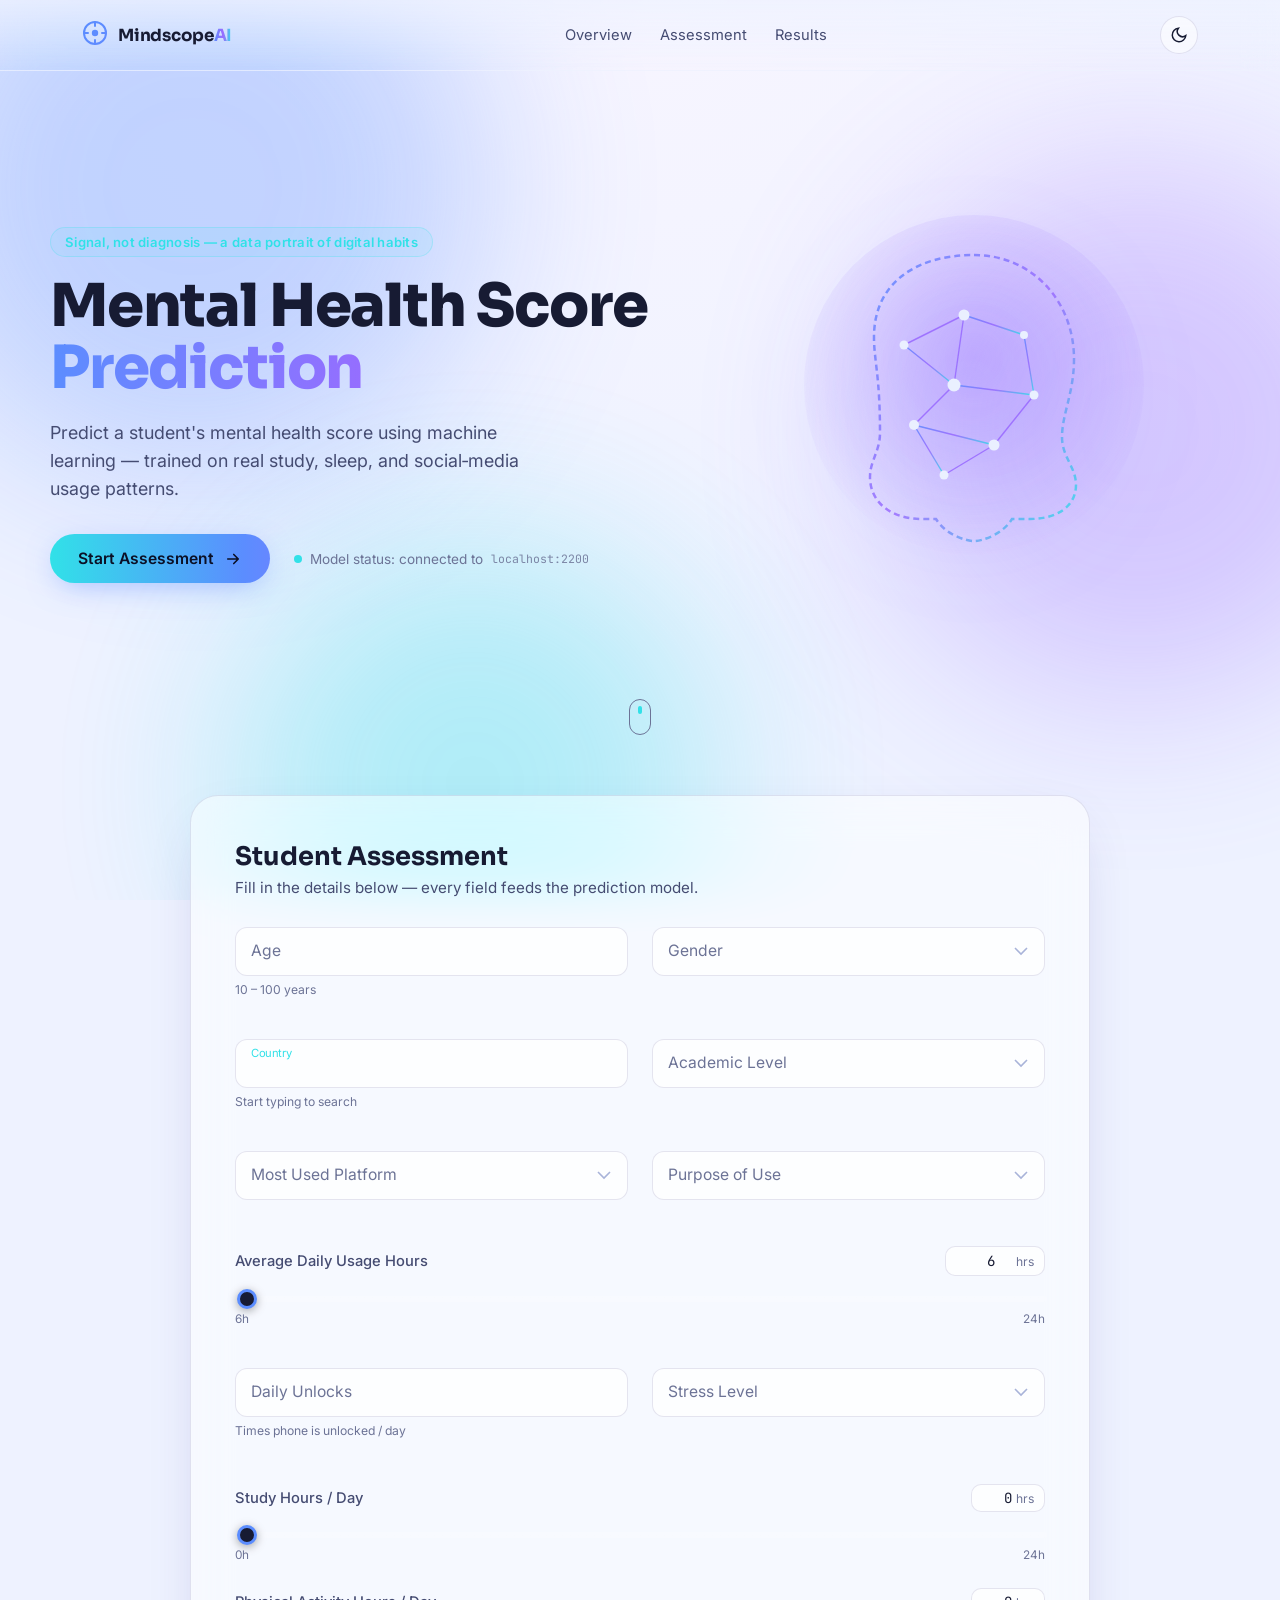
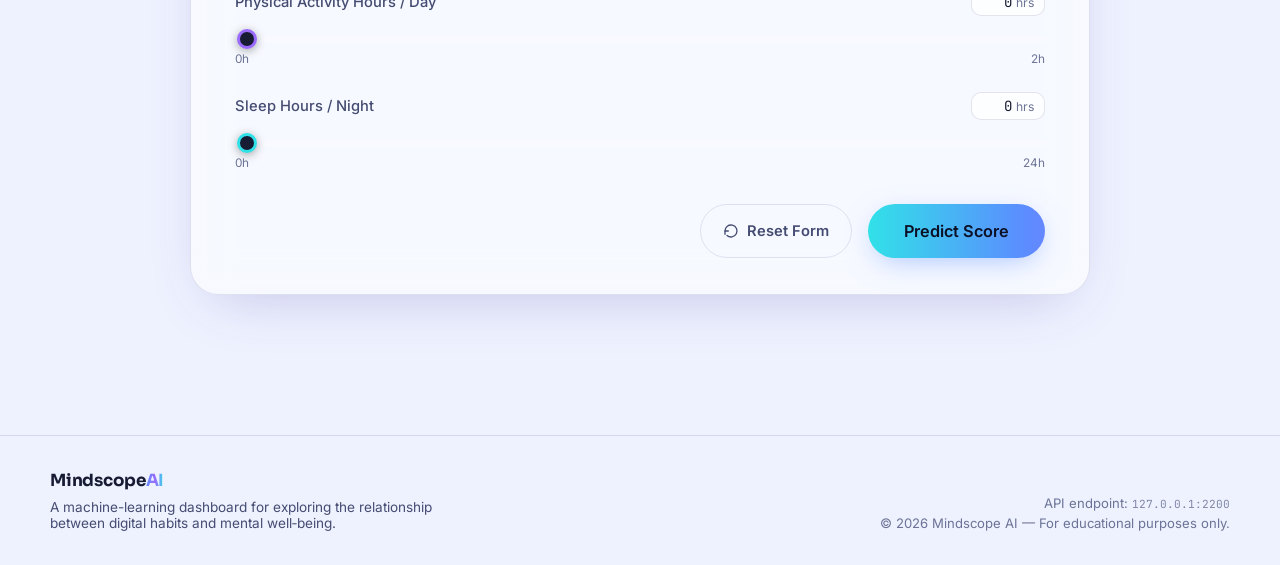
==== commit f1e5f9ab: "fix: enforce no-cache and add cache-busting to script.js" ====
--- a/index.html
+++ b/index.html
@@ -374,6 +374,6 @@
     </div>
   </footer>
 
-  <script src="script.js"></script>
+  <script src="script.js?v=2.0"></script>
 </body>
 </html>
